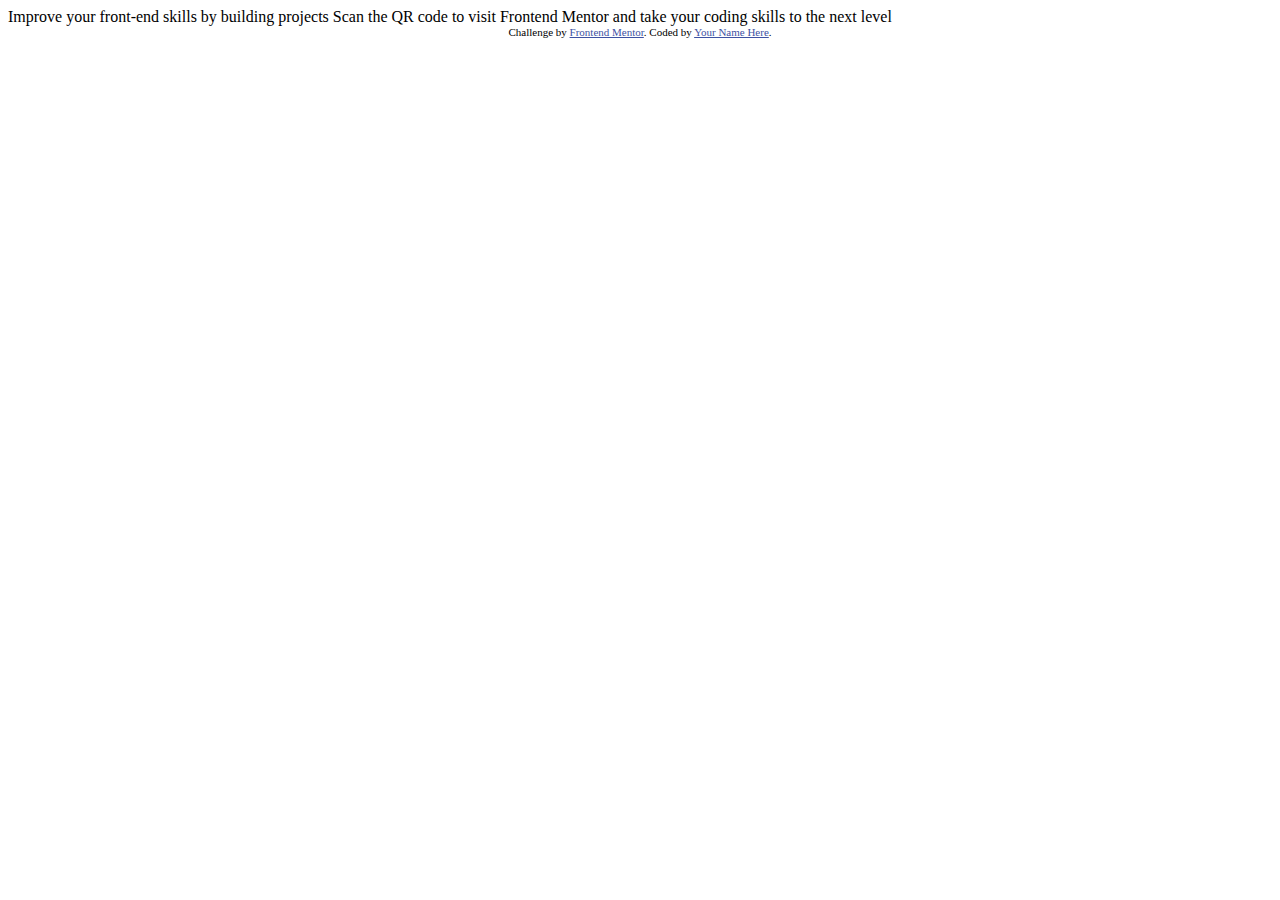
==== qr-code-component-main/index.html @ 8067a9a4 "challenge-1 before" ====
<!DOCTYPE html>
<html lang="en">
<head>
  <meta charset="UTF-8">
  <meta name="viewport" content="width=device-width, initial-scale=1.0"> <!-- displays site properly based on user's device -->

  <link rel="icon" type="image/png" sizes="32x32" href="./images/favicon-32x32.png">
  
  <title>Frontend Mentor | QR code component</title>

  <!-- Feel free to remove these styles or customise in your own stylesheet 👍 -->
  <style>
    .attribution { font-size: 11px; text-align: center; }
    .attribution a { color: hsl(228, 45%, 44%); }
  </style>
</head>
<body>

  Improve your front-end skills by building projects

  Scan the QR code to visit Frontend Mentor and take your coding skills to the next level
  
  <div class="attribution">
    Challenge by <a href="https://www.frontendmentor.io?ref=challenge" target="_blank">Frontend Mentor</a>. 
    Coded by <a href="#">Your Name Here</a>.
  </div>
</body>
</html>
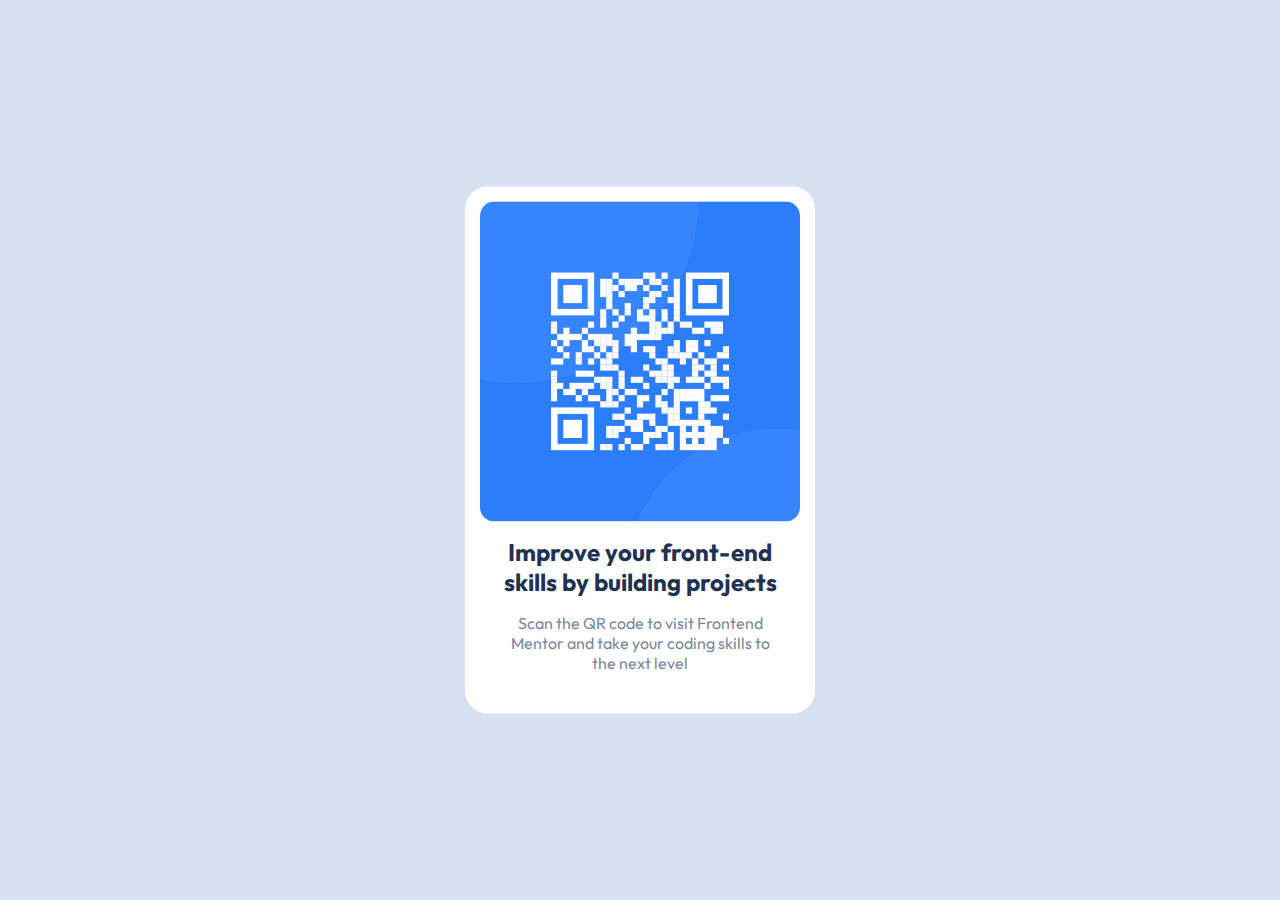
==== commit 22a3337e: "challenge-1 after" ====
--- a/qr-code-component-main/index.html
+++ b/qr-code-component-main/index.html
@@ -5,24 +5,26 @@
   <meta name="viewport" content="width=device-width, initial-scale=1.0"> <!-- displays site properly based on user's device -->
 
   <link rel="icon" type="image/png" sizes="32x32" href="./images/favicon-32x32.png">
-  
+  <link rel="preconnect" href="https://fonts.googleapis.com">
+  <link rel="preconnect" href="https://fonts.gstatic.com" crossorigin>
+  <link href="https://fonts.googleapis.com/css2?family=Outfit:wght@400&display=swap" rel="stylesheet">
+  <link href="https://fonts.googleapis.com/css2?family=Outfit:wght@700&display=swap" rel="stylesheet">
+  <link rel="stylesheet" href="style.css" />
+
   <title>Frontend Mentor | QR code component</title>
-
-  <!-- Feel free to remove these styles or customise in your own stylesheet 👍 -->
-  <style>
-    .attribution { font-size: 11px; text-align: center; }
-    .attribution a { color: hsl(228, 45%, 44%); }
-  </style>
 </head>
 <body>
 
-  Improve your front-end skills by building projects
-
-  Scan the QR code to visit Frontend Mentor and take your coding skills to the next level
-  
-  <div class="attribution">
-    Challenge by <a href="https://www.frontendmentor.io?ref=challenge" target="_blank">Frontend Mentor</a>. 
-    Coded by <a href="#">Your Name Here</a>.
+  <div class="wrapper">
+    <div class="qr-component">
+      <img src="./images/image-qr-code.png" alt="" />
+      <h1>
+        Improve your front-end skills by building projects
+      </h1>
+      <p>
+        Scan the QR code to visit Frontend Mentor and take your coding skills to the next level
+      </p>
+    </div>
   </div>
 </body>
 </html>--- a/qr-code-component-main/style.css
+++ b/qr-code-component-main/style.css
@@ -0,0 +1,61 @@
+:root {
+    --ff-sans: Outfit, sans-serif;
+    --fw-regular: 400;
+    --fw-bold: 700;
+    
+    --fs-400: 1rem;
+    --fs-900: 1.5rem;
+
+    --white: hsl(0, 0%, 100%);
+    --light-gray: hsl(212, 45%, 89%);
+    --gray-blue: hsl(220, 15%, 55%);
+    --dark-blue: hsl(218, 44%, 22%);
+}
+
+
+body {
+    background-color: var(--light-gray);
+    font-family: var(--ff-sans);
+}
+
+.qr-component {
+    position: absolute;
+    top: 50%;
+    left: 50%;
+    transform: translate(-50%, -50%);
+    -ms-transform: translate(-50%, -50%);
+    -webkit-transform: translate(-50%, -50%);
+    background-color: var(--white);
+
+    width: 350px;
+    display: grid;
+    justify-items: center;
+    text-align: center;
+
+    border-radius: 1.4rem;
+}
+
+img {
+    --img-dimensions: 320px;
+
+    margin-top: 15px;
+    border-radius: 0.9rem;
+    width: var(--img-dimensions);
+    height: var(--img-dimensions);
+}
+
+h1 {
+    font-size: var(--fs-900);
+    font-weight: var(--fw-bold);
+    color: var(--dark-blue);
+    width: 80%;
+}
+
+p {
+    margin-top: 0;
+    font-size: var(--fs-400);
+    font-weight: var(--fw-regular);
+    color: var(--gray-blue);
+    width: 80%;
+    margin-bottom: 40px;
+}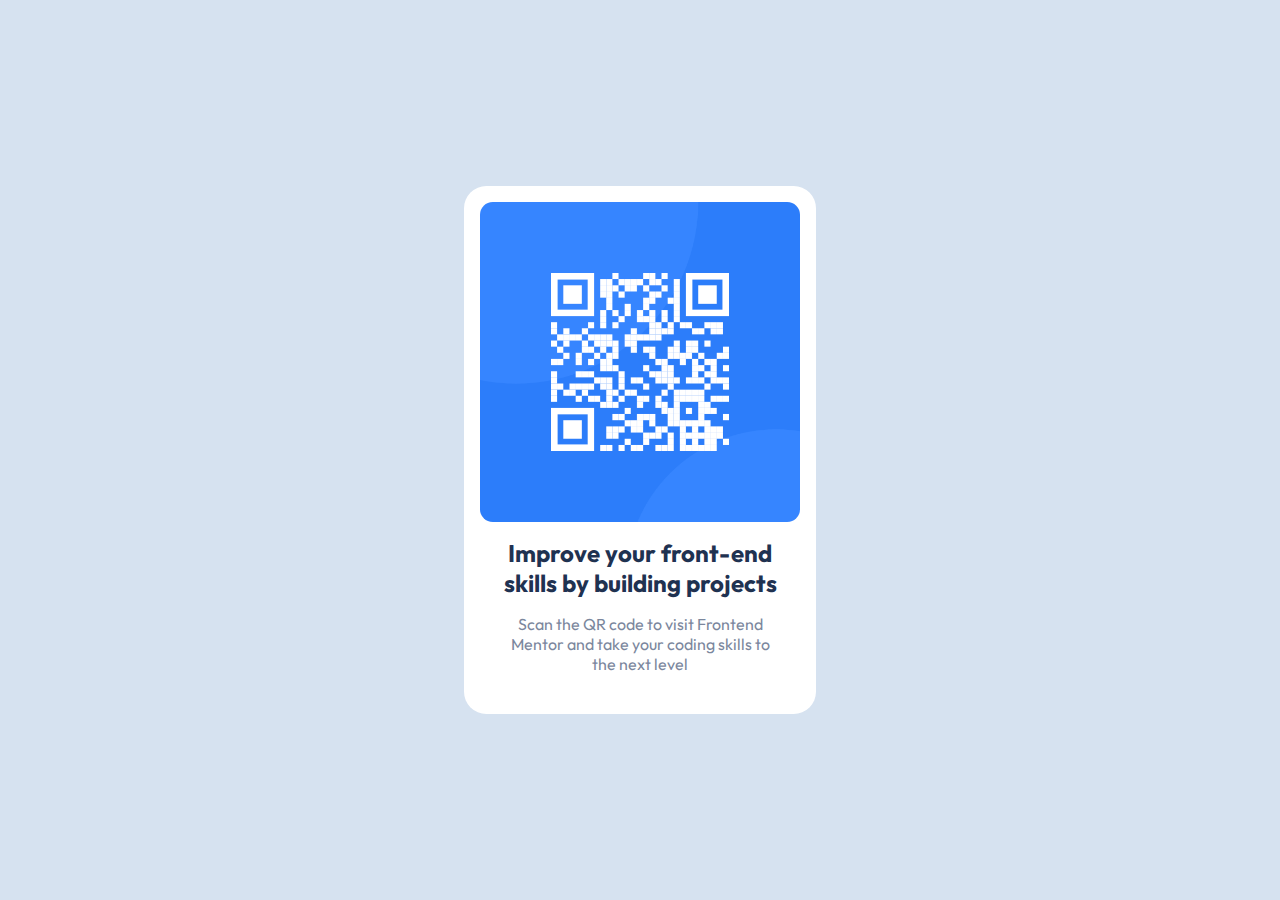
==== commit 8a96259b: "Use relative units instead of pixel size so elements scale better." ====
--- a/qr-code-component-main/index.html
+++ b/qr-code-component-main/index.html
@@ -14,17 +14,14 @@
   <title>Frontend Mentor | QR code component</title>
 </head>
 <body>
-
-  <div class="wrapper">
-    <div class="qr-component">
-      <img src="./images/image-qr-code.png" alt="" />
-      <h1>
-        Improve your front-end skills by building projects
-      </h1>
-      <p>
-        Scan the QR code to visit Frontend Mentor and take your coding skills to the next level
-      </p>
-    </div>
+  <div class="card">
+    <img src="./images/image-qr-code.png" alt="" />
+    <h1>
+      Improve your front-end skills by building projects
+    </h1>
+    <p>
+      Scan the QR code to visit Frontend Mentor and take your coding skills to the next level
+    </p>
   </div>
 </body>
 </html>--- a/qr-code-component-main/style.css
+++ b/qr-code-component-main/style.css
@@ -3,8 +3,8 @@
     --fw-regular: 400;
     --fw-bold: 700;
     
-    --fs-400: 1rem;
-    --fs-900: 1.5rem;
+    --fs-400: 1em;
+    --fs-900: 1.5em;
 
     --white: hsl(0, 0%, 100%);
     --light-gray: hsl(212, 45%, 89%);
@@ -13,33 +13,33 @@
 }
 
 
+
 body {
+    margin: 0;
+    min-height: 100vh;
+    display: grid;
+    place-content: center;
+
     background-color: var(--light-gray);
     font-family: var(--ff-sans);
 }
 
-.qr-component {
-    position: absolute;
-    top: 50%;
-    left: 50%;
-    transform: translate(-50%, -50%);
-    -ms-transform: translate(-50%, -50%);
-    -webkit-transform: translate(-50%, -50%);
+.card {
     background-color: var(--white);
 
-    width: 350px;
+    width: 22em;
     display: grid;
     justify-items: center;
     text-align: center;
 
-    border-radius: 1.4rem;
+    border-radius: 1.4em;
 }
 
 img {
-    --img-dimensions: 320px;
+    --img-dimensions: 20em;
 
-    margin-top: 15px;
-    border-radius: 0.9rem;
+    margin-top: 1em;
+    border-radius: 0.8em;
     width: var(--img-dimensions);
     height: var(--img-dimensions);
 }
